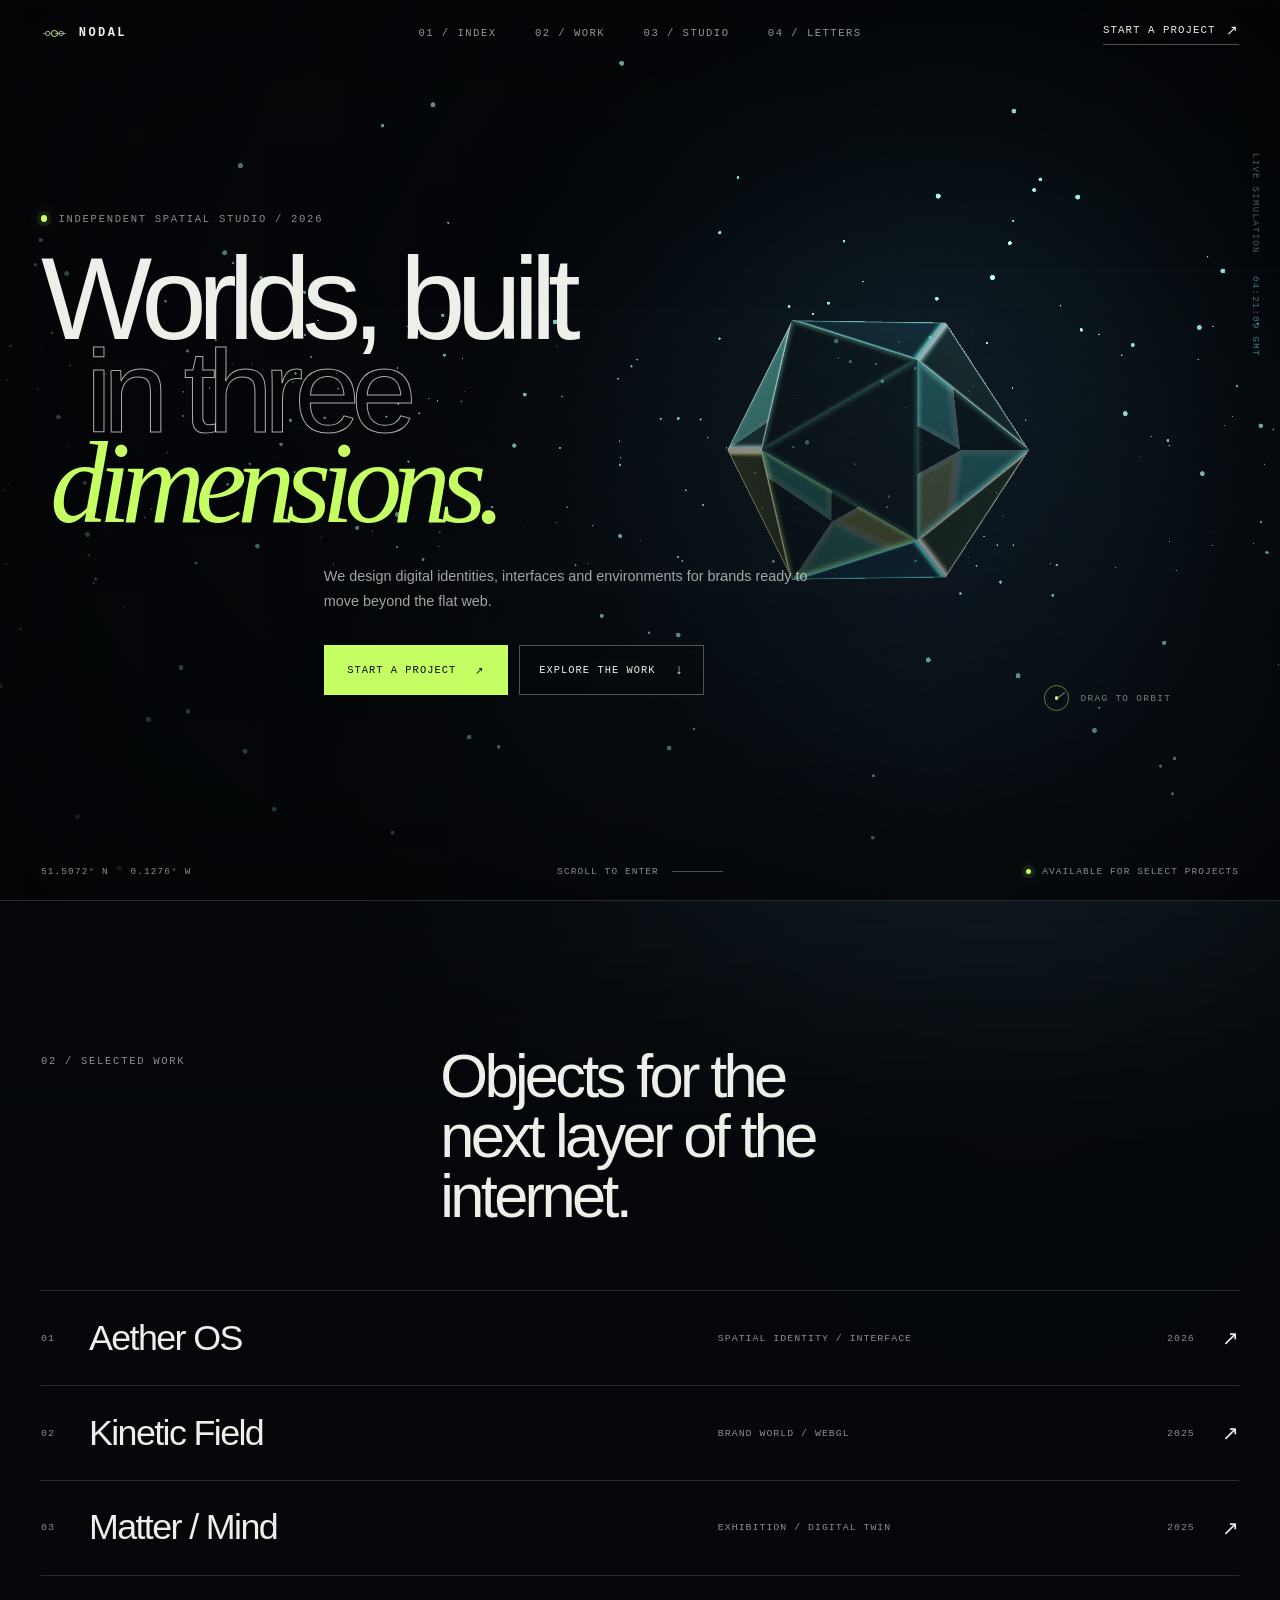
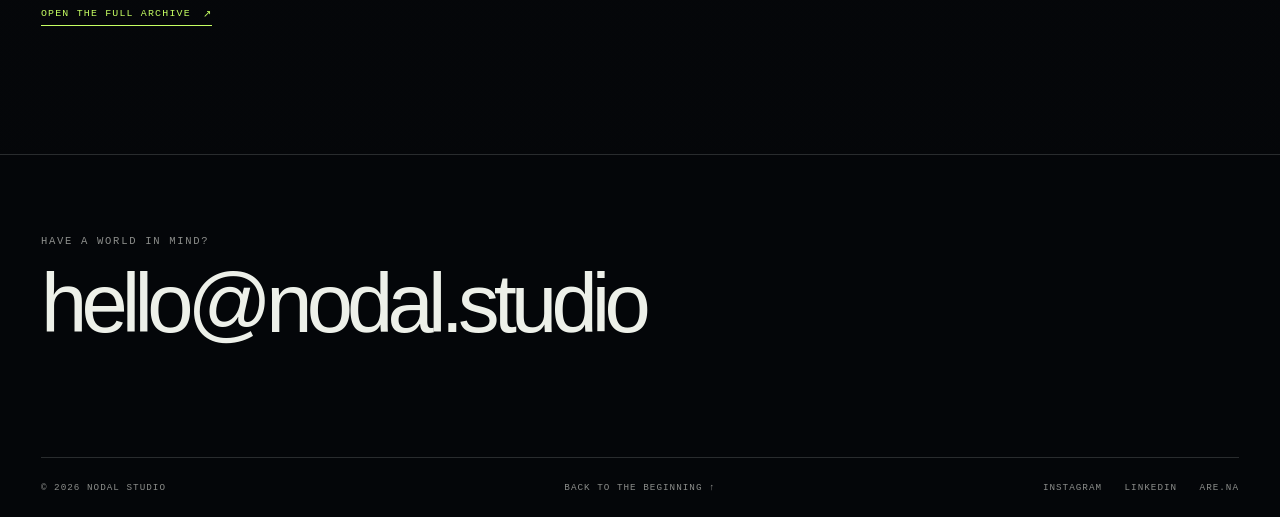
==== index.html @ 5451b4fb "Initial commit: Jason World 3D letters" ====
﻿<!doctype html>
<html lang="en">
  <head>
    <meta charset="UTF-8" />
    <meta name="viewport" content="width=device-width, initial-scale=1" />
    <meta name="theme-color" content="#05070a" />
    <meta name="description" content="NODAL is an independent spatial design studio building digital worlds for the post-screen era." />
    <title>NODAL — Spatial Design Studio</title>
    <link rel="stylesheet" href="styles.css" />
  </head>
  <body>
    <a class="skip-link" href="#main">Skip to content</a>

    <div class="backdrop" aria-hidden="true">
      <canvas id="scene"></canvas>
      <div class="fallback-orbit"></div>
    </div>
    <div class="grain" aria-hidden="true"></div>
    <div class="vignette" aria-hidden="true"></div>

    <header class="site-header">
      <a class="brand" href="#top" aria-label="NODAL home">
        <span class="brand-mark" aria-hidden="true"><i></i><i></i><i></i></span>
        <span>NODAL</span>
      </a>

      <nav class="desktop-nav" aria-label="Primary">
        <a href="#index">01 / Index</a>
        <a href="work.html">02 / Work</a>
        <a href="#studio">03 / Studio</a>
        <a href="letters.html">04 / Letters</a>
      </nav>

      <a class="header-cta" href="mailto:hello@nodal.studio">
        <span>Start a project</span>
        <span class="arrow" aria-hidden="true">↗</span>
      </a>

      <button class="menu-toggle" type="button" aria-expanded="false" aria-controls="mobile-menu">
        <span class="menu-label">Menu</span>
        <span class="menu-icon" aria-hidden="true"><i></i><i></i></span>
      </button>
    </header>

    <div class="mobile-menu" id="mobile-menu" aria-hidden="true">
      <nav aria-label="Mobile">
        <a href="#index"><span>01</span> Index</a>
        <a href="work.html"><span>02</span> Work</a>
        <a href="#studio"><span>03</span> Studio</a>
        <a href="letters.html"><span>04</span> Letters</a>
        <a href="mailto:hello@nodal.studio"><span>04</span> Contact</a>
      </nav>
      <p>London / New York<br />Available Q1 2027</p>
    </div>

    <main id="main">
      <section class="hero" id="top">
        <div class="hero-copy">
          <p class="eyebrow reveal" style="--delay: 0.05s">
            <span class="status-dot" aria-hidden="true"></span>
            Independent spatial studio / 2026
          </p>

          <h1 class="reveal" style="--delay: 0.14s">
            Worlds, built
            <span class="outline">in three</span>
            <em>dimensions.</em>
          </h1>

          <p class="intro reveal" style="--delay: 0.24s">
            We design digital identities, interfaces and environments for brands ready to move beyond the flat web.
          </p>

          <div class="hero-actions reveal" style="--delay: 0.32s">
            <a class="button button-primary" href="mailto:hello@nodal.studio">
              <span>Start a project</span>
              <span aria-hidden="true">↗</span>
            </a>
            <a class="button button-ghost" href="#work">
              <span>Explore the work</span>
              <span class="arrow-down" aria-hidden="true">↓</span>
            </a>
          </div>
        </div>

        <div class="scene-label scene-label--top" aria-hidden="true">
          <span>Live simulation</span>
          <span>04:21:09 GMT</span>
        </div>

        <div class="drag-hint" aria-hidden="true">
          <span class="drag-orbit"><i></i></span>
          <span>Drag to orbit</span>
        </div>

        <div class="hero-footer reveal" style="--delay: 0.42s">
          <div class="coords"><span>51.5072° N</span><span>0.1276° W</span></div>
          <div class="scroll-cue" aria-hidden="true"><span>Scroll to enter</span><i></i></div>
          <div class="availability"><span class="status-dot" aria-hidden="true"></span><span>Available for select projects</span></div>
        </div>
      </section>

      <section class="work-preview" id="work">
        <div class="section-head reveal">
          <p class="section-index">02 / Selected work</p>
          <h2>Objects for the next layer of the internet.</h2>
        </div>

        <div class="project-list">
          <a class="project-row reveal" href="#contact">
            <span class="project-number">01</span><span class="project-name">Aether OS</span><span class="project-type">Spatial identity / Interface</span><span class="project-year">2026</span><span class="project-arrow" aria-hidden="true">↗</span>
          </a>
          <a class="project-row reveal" href="#contact">
            <span class="project-number">02</span><span class="project-name">Kinetic Field</span><span class="project-type">Brand world / WebGL</span><span class="project-year">2025</span><span class="project-arrow" aria-hidden="true">↗</span>
          </a>
          <a class="project-row reveal" href="#contact">
            <span class="project-number">03</span><span class="project-name">Matter / Mind</span><span class="project-type">Exhibition / Digital twin</span><span class="project-year">2025</span><span class="project-arrow" aria-hidden="true">↗</span>
          </a>
        </div>
        <a class="archive-link reveal" href="work.html">Open the full archive <span aria-hidden="true">↗</span></a>
      </section>

      <footer class="site-footer" id="studio">
        <div class="footer-top reveal">
          <p>Have a world in mind?</p>
          <a href="mailto:hello@nodal.studio">hello@nodal.studio</a>
        </div>
        <div class="footer-bottom">
          <span>© 2026 NODAL Studio</span>
          <a href="#top">Back to the beginning ↑</a>
          <div class="socials"><a href="#contact">Instagram</a><a href="#contact">LinkedIn</a><a href="#contact">Are.na</a></div>
        </div>
        <div id="contact" class="anchor-target" aria-hidden="true"></div>
      </footer>
    </main>

    <noscript><div class="noscript">This experience works best with JavaScript enabled.</div></noscript>
    <script src="app.js" defer></script>
  </body>
</html>
---- styles.css ----
﻿:root {
  --ink: #05070a;
  --ink-soft: #0a0e14;
  --paper: #edf0e9;
  --paper-muted: rgba(237, 240, 233, 0.58);
  --line: rgba(237, 240, 233, 0.16);
  --line-strong: rgba(237, 240, 233, 0.32);
  --acid: #c6ff63;
  --ice: #82eaff;
  --coral: #ff795f;
  --sans: "Helvetica Neue", "Segoe UI", Arial, sans-serif;
  --mono: "SFMono-Regular", Consolas, "Liberation Mono", monospace;
  --page-pad: clamp(1.25rem, 3.2vw, 3.75rem);
  --ease-out: cubic-bezier(0.16, 1, 0.3, 1);
}

* { box-sizing: border-box; }

html { scroll-behavior: smooth; background: var(--ink); }

body {
  min-width: 320px;
  margin: 0;
  overflow-x: hidden;
  color: var(--paper);
  background: radial-gradient(circle at 72% 35%, rgba(24, 42, 57, 0.58), transparent 38rem), var(--ink);
  font-family: var(--sans);
  -webkit-font-smoothing: antialiased;
}

body.menu-open { overflow: hidden; }
a { color: inherit; text-decoration: none; }
button, a { -webkit-tap-highlight-color: transparent; }
button { font: inherit; }

.skip-link {
  position: fixed;
  z-index: 1000;
  top: 0.75rem;
  left: 0.75rem;
  padding: 0.75rem 1rem;
  color: var(--ink);
  background: var(--acid);
  transform: translateY(-160%);
  transition: transform 180ms ease;
}
.skip-link:focus { transform: translateY(0); }

.backdrop { position: fixed; inset: 0; z-index: 0; overflow: hidden; background: radial-gradient(circle at 72% 42%, rgba(70, 164, 196, 0.11), transparent 28rem); pointer-events: none; }
#scene {
  position: absolute;
  inset: 0;
  width: 100%;
  height: 100%;
  opacity: 0;
  cursor: grab;
  pointer-events: auto;
  touch-action: pan-y;
  transition: opacity 1.2s ease;
}
#scene.is-ready { opacity: 1; }
#scene.is-dragging { cursor: grabbing; }
.backdrop::before {
  position: absolute;
  inset: 0;
  z-index: 1;
  background: linear-gradient(90deg, rgba(5, 7, 10, 0.78) 0%, rgba(5, 7, 10, 0.22) 42%, transparent 72%), linear-gradient(180deg, rgba(5, 7, 10, 0.22), transparent 30%, rgba(5, 7, 10, 0.7) 100%);
  content: "";
  pointer-events: none;
}

.fallback-orbit {
  position: absolute;
  top: 42%;
  right: 11%;
  width: min(42vw, 39rem);
  aspect-ratio: 1;
  border: 1px solid rgba(198, 255, 99, 0.12);
  border-radius: 50%;
  opacity: 0;
  box-shadow: inset 0 0 4rem rgba(130, 234, 255, 0.08), 0 0 8rem rgba(130, 234, 255, 0.08);
  transform: translate(50%, -50%);
}
.fallback-orbit::before, .fallback-orbit::after { position: absolute; border: 1px solid rgba(130, 234, 255, 0.12); border-radius: 50%; content: ""; }
.fallback-orbit::before { inset: 15%; }
.fallback-orbit::after { inset: 30%; border-color: rgba(198, 255, 99, 0.16); background: radial-gradient(circle at 40% 35%, rgba(130, 234, 255, 0.2), transparent 58%); }
.no-webgl .fallback-orbit { opacity: 1; animation: fallback-spin 16s linear infinite; }

.grain, .vignette { position: fixed; inset: 0; z-index: 2; pointer-events: none; }
.grain {
  opacity: 0.05;
  background-image: url("data:image/svg+xml,%3Csvg viewBox='0 0 180 180' xmlns='http://www.w3.org/2000/svg'%3E%3Cfilter id='n'%3E%3CfeTurbulence type='fractalNoise' baseFrequency='.85' numOctaves='3' stitchTiles='stitch'/%3E%3C/filter%3E%3Crect width='100%25' height='100%25' filter='url(%23n)' opacity='.9'/%3E%3C/svg%3E");
  mix-blend-mode: soft-light;
}
.vignette { box-shadow: inset 0 0 18rem rgba(0, 0, 0, 0.52); }

.site-header {
  position: fixed;
  z-index: 20;
  top: 0;
  left: 0;
  display: grid;
  grid-template-columns: 1fr auto 1fr;
  align-items: center;
  width: 100%;
  padding: 1.25rem var(--page-pad);
  animation: header-in 1s var(--ease-out) both 0.1s;
}
.brand { display: inline-flex; align-items: center; justify-self: start; gap: 0.72rem; font-family: var(--mono); font-size: 0.75rem; font-weight: 700; letter-spacing: 0.2em; }
.brand-mark { position: relative; display: grid; place-items: center; width: 1.65rem; height: 1.65rem; }
.brand-mark i { position: absolute; width: 0.42rem; height: 0.42rem; border: 1px solid var(--paper); border-radius: 50%; background: var(--ink); }
.brand-mark i:nth-child(1) { transform: translateX(-0.42rem) scale(0.72); }
.brand-mark i:nth-child(2) { border-color: var(--acid); }
.brand-mark i:nth-child(3) { transform: translateX(0.42rem) scale(0.72); }
.brand-mark::before, .brand-mark::after { position: absolute; width: 0.65rem; height: 1px; background: rgba(237, 240, 233, 0.55); content: ""; }
.brand-mark::before { left: 0.1rem; }
.brand-mark::after { right: 0.1rem; }

.desktop-nav { display: flex; align-items: center; justify-content: center; gap: clamp(1.3rem, 3vw, 3.25rem); font-family: var(--mono); font-size: 0.66rem; letter-spacing: 0.14em; text-transform: uppercase; }
.desktop-nav a, .header-cta, .socials a { transition: color 220ms ease; }
.desktop-nav a { position: relative; color: rgba(237, 240, 233, 0.62); }
.desktop-nav a::after { position: absolute; right: 0; bottom: -0.55rem; left: 0; height: 1px; background: var(--acid); content: ""; transform: scaleX(0); transform-origin: right; transition: transform 350ms var(--ease-out); }
.desktop-nav a:hover, .desktop-nav a:focus-visible, .socials a:hover, .socials a:focus-visible { color: var(--acid); }
.desktop-nav a:hover::after, .desktop-nav a:focus-visible::after { transform: scaleX(1); transform-origin: left; }

.header-cta { display: inline-flex; align-items: center; justify-self: end; gap: 0.65rem; padding-bottom: 0.3rem; border-bottom: 1px solid var(--line-strong); font-family: var(--mono); font-size: 0.67rem; letter-spacing: 0.1em; text-transform: uppercase; }
.header-cta:hover, .header-cta:focus-visible { color: var(--acid); border-color: var(--acid); }
.header-cta .arrow { font-size: 0.9rem; transition: transform 260ms var(--ease-out); }
.header-cta:hover .arrow { transform: translate(0.16rem, -0.16rem); }

.menu-toggle { display: none; align-items: center; justify-self: end; gap: 0.75rem; padding: 0; border: 0; color: var(--paper); background: none; cursor: pointer; }
.menu-label { font-family: var(--mono); font-size: 0.65rem; letter-spacing: 0.12em; text-transform: uppercase; }
.menu-icon { position: relative; display: block; width: 1.35rem; height: 0.75rem; }
.menu-icon i { position: absolute; left: 0; width: 100%; height: 1px; background: currentColor; transition: transform 260ms var(--ease-out); }
.menu-icon i:first-child { top: 0.13rem; }
.menu-icon i:last-child { bottom: 0.13rem; }
.menu-open .menu-icon i:first-child { transform: translateY(0.25rem) rotate(45deg); }
.menu-open .menu-icon i:last-child { transform: translateY(-0.25rem) rotate(-45deg); }

.mobile-menu { position: fixed; z-index: 15; inset: 0; display: flex; visibility: hidden; flex-direction: column; justify-content: center; padding: 6rem var(--page-pad) 2rem; background: rgba(5, 7, 10, 0.96); opacity: 0; backdrop-filter: blur(18px); transition: opacity 350ms ease, visibility 350ms ease; }
.menu-open .mobile-menu { visibility: visible; opacity: 1; }
.mobile-menu nav { display: flex; flex-direction: column; }
.mobile-menu nav a { display: flex; align-items: baseline; gap: 1rem; padding: 0.8rem 0; border-bottom: 1px solid var(--line); font-size: clamp(2rem, 10vw, 4rem); letter-spacing: -0.055em; }
.mobile-menu nav span { font-family: var(--mono); font-size: 0.65rem; letter-spacing: 0.12em; }
.mobile-menu p { margin: 3rem 0 0; color: var(--paper-muted); font-family: var(--mono); font-size: 0.67rem; line-height: 1.8; letter-spacing: 0.12em; text-transform: uppercase; }

main { position: relative; z-index: 3; }
.hero { position: relative; display: flex; min-height: 100svh; flex-direction: column; justify-content: center; padding: 8rem var(--page-pad) 7.5rem; }
.hero-copy { width: min(59rem, 65vw); pointer-events: none; }
.eyebrow, .section-index { display: flex; align-items: center; gap: 0.7rem; margin: 0 0 1.7rem; color: var(--paper-muted); font-family: var(--mono); font-size: 0.66rem; letter-spacing: 0.16em; text-transform: uppercase; }
.status-dot { display: inline-block; width: 0.4rem; height: 0.4rem; border-radius: 50%; background: var(--acid); box-shadow: 0 0 0 0.25rem rgba(198, 255, 99, 0.08), 0 0 1rem rgba(198, 255, 99, 0.5); animation: pulse 2.4s ease-in-out infinite; }

h1 { max-width: 11ch; margin: 0; font-size: clamp(3.9rem, 9.2vw, 10.5rem); font-weight: 500; line-height: 0.79; letter-spacing: -0.075em; }
h1 .outline { display: block; margin-left: 0.38em; color: transparent; -webkit-text-stroke: 1px rgba(237, 240, 233, 0.72); }
h1 em { display: block; margin-left: 0.08em; color: var(--acid); font-family: Georgia, "Times New Roman", serif; font-size: 0.98em; font-weight: 400; letter-spacing: -0.08em; }
.intro { max-width: 31rem; margin: 2.2rem 0 0 34%; color: rgba(237, 240, 233, 0.68); font-size: clamp(0.9rem, 1.1vw, 1.12rem); line-height: 1.7; }
.hero-actions { display: flex; align-items: center; gap: 0.7rem; margin: 2rem 0 0 34%; pointer-events: auto; }

.button { display: inline-flex; min-height: 3.15rem; align-items: center; justify-content: center; gap: 1.2rem; padding: 0.9rem 1.2rem; border: 1px solid var(--line-strong); font-family: var(--mono); font-size: 0.65rem; letter-spacing: 0.1em; text-transform: uppercase; transition: color 260ms ease, background-color 260ms ease, border-color 260ms ease, transform 260ms var(--ease-out); }
.button:hover, .button:focus-visible { transform: translateY(-2px); }
.button-primary { min-width: 11.5rem; color: var(--ink); border-color: var(--acid); background: var(--acid); }
.button-primary:hover, .button-primary:focus-visible { border-color: var(--paper); background: var(--paper); }
.button-ghost { color: var(--paper); background: rgba(5, 7, 10, 0.18); backdrop-filter: blur(8px); }
.button-ghost:hover, .button-ghost:focus-visible { color: var(--acid); border-color: var(--acid); }
.button .arrow-down { font-size: 0.85rem; transition: transform 260ms var(--ease-out); }
.button:hover .arrow-down { transform: translateY(0.2rem); }

.scene-label { position: absolute; display: flex; color: rgba(237, 240, 233, 0.35); font-family: var(--mono); font-size: 0.56rem; letter-spacing: 0.15em; text-transform: uppercase; writing-mode: vertical-rl; }
.scene-label--top { top: 17%; right: 1.25rem; gap: 1.4rem; }
.scene-label--top span:last-child { color: rgba(130, 234, 255, 0.48); }
.drag-hint { position: absolute; right: 8.5%; bottom: 21%; display: flex; align-items: center; gap: 0.7rem; color: rgba(237, 240, 233, 0.5); font-family: var(--mono); font-size: 0.59rem; letter-spacing: 0.14em; text-transform: uppercase; transition: opacity 500ms ease, transform 500ms var(--ease-out); }
.drag-hint.is-hidden { opacity: 0; transform: translateY(0.5rem); }
.drag-orbit { position: relative; display: grid; width: 1.6rem; height: 1.6rem; place-items: center; border: 1px solid rgba(198, 255, 99, 0.45); border-radius: 50%; }
.drag-orbit::before { width: 0.22rem; height: 0.22rem; border-radius: 50%; background: var(--acid); content: ""; }
.drag-orbit i { position: absolute; top: 50%; left: 50%; width: 0.65rem; height: 1px; background: rgba(237, 240, 233, 0.5); transform-origin: left center; transform: rotate(-38deg); }

.hero-footer { position: absolute; right: var(--page-pad); bottom: 1.45rem; left: var(--page-pad); display: grid; grid-template-columns: 1fr 1fr 1fr; align-items: end; color: var(--paper-muted); font-family: var(--mono); font-size: 0.59rem; letter-spacing: 0.12em; text-transform: uppercase; }
.coords { display: flex; gap: 1.35rem; }
.scroll-cue { display: flex; align-items: center; justify-self: center; gap: 0.8rem; }
.scroll-cue i { position: relative; display: block; width: 3.2rem; height: 1px; overflow: hidden; background: var(--line-strong); }
.scroll-cue i::after { position: absolute; inset: 0; background: var(--paper); content: ""; transform: translateX(-100%); animation: scroll-line 2.5s ease-in-out infinite; }
.availability { display: flex; align-items: center; justify-self: end; gap: 0.7rem; }
.availability .status-dot { width: 0.32rem; height: 0.32rem; }

.work-preview { position: relative; padding: clamp(6rem, 12vw, 11rem) var(--page-pad) clamp(5rem, 10vw, 9rem); border-top: 1px solid var(--line); background: linear-gradient(180deg, rgba(5, 7, 10, 0.38), rgba(5, 7, 10, 0.94) 28%), radial-gradient(circle at 80% 20%, rgba(130, 234, 255, 0.08), transparent 34rem); backdrop-filter: blur(12px); }
.section-head { display: grid; grid-template-columns: 1fr 2fr; align-items: start; margin-bottom: 4rem; }
.section-head h2 { max-width: 13ch; margin: -0.55rem 0 0; font-size: clamp(2.2rem, 4.8vw, 5.25rem); font-weight: 500; line-height: 0.98; letter-spacing: -0.06em; }
.project-list { border-top: 1px solid var(--line); }
.project-row { position: relative; display: grid; grid-template-columns: 3rem 1.4fr 1fr 3rem 1.5rem; align-items: center; padding: 1.65rem 0; border-bottom: 1px solid var(--line); overflow: hidden; transition: color 260ms ease, padding 300ms var(--ease-out); }
.project-row::before { position: absolute; inset: 0; z-index: -1; background: var(--acid); content: ""; transform: translateY(102%); transition: transform 420ms var(--ease-out); }
.project-row:hover, .project-row:focus-visible { padding-right: 1rem; padding-left: 1rem; color: var(--ink); }
.project-row:hover::before, .project-row:focus-visible::before { transform: translateY(0); }
.project-number, .project-type, .project-year { font-family: var(--mono); font-size: 0.62rem; letter-spacing: 0.1em; text-transform: uppercase; }
.project-number, .project-year { color: var(--paper-muted); }
.project-name { font-size: clamp(1.55rem, 2.8vw, 3rem); letter-spacing: -0.045em; }
.project-type { opacity: 0.58; }
.project-arrow { justify-self: end; font-size: 1.25rem; transition: transform 300ms var(--ease-out); }
.project-row:hover .project-arrow, .project-row:focus-visible .project-arrow { transform: translate(0.2rem, -0.2rem); }

.site-footer { position: relative; padding: 5rem var(--page-pad) 1.5rem; border-top: 1px solid var(--line); background: rgba(5, 7, 10, 0.96); }
.footer-top { display: flex; flex-direction: column; align-items: flex-start; padding-bottom: clamp(4rem, 9vw, 8rem); }
.footer-top p { margin: 0 0 1.2rem; color: var(--paper-muted); font-family: var(--mono); font-size: 0.66rem; letter-spacing: 0.16em; text-transform: uppercase; }
.footer-top > a { max-width: 100%; font-size: clamp(2.2rem, 6.5vw, 7.5rem); line-height: 0.9; letter-spacing: -0.07em; transition: color 250ms ease; }
.footer-top > a:hover, .footer-top > a:focus-visible { color: var(--acid); }
.footer-bottom { display: grid; grid-template-columns: 1fr auto 1fr; align-items: center; padding-top: 1.5rem; border-top: 1px solid var(--line); color: var(--paper-muted); font-family: var(--mono); font-size: 0.58rem; letter-spacing: 0.11em; text-transform: uppercase; }
.footer-bottom > a { justify-self: center; }
.socials { display: flex; justify-self: end; gap: 1.4rem; }
.anchor-target { position: absolute; top: 0; }

.reveal { opacity: 0; transform: translateY(1.5rem); transition: opacity 900ms var(--ease-out) var(--delay, 0s), transform 900ms var(--ease-out) var(--delay, 0s); }
.reveal.is-visible { opacity: 1; transform: translateY(0); }
.noscript { position: fixed; z-index: 100; right: 1rem; bottom: 1rem; padding: 0.8rem 1rem; color: var(--ink); background: var(--acid); font-family: var(--mono); font-size: 0.7rem; }

@keyframes header-in { from { opacity: 0; transform: translateY(-1rem); } }
@keyframes pulse { 0%, 100% { opacity: 0.72; transform: scale(0.9); } 50% { opacity: 1; transform: scale(1.08); } }
@keyframes scroll-line { 0% { transform: translateX(-100%); } 55%, 100% { transform: translateX(100%); } }
@keyframes fallback-spin { to { transform: translate(50%, -50%) rotate(360deg); } }

@media (max-width: 960px) {
  .site-header { grid-template-columns: 1fr auto; }
  .desktop-nav, .header-cta { display: none; }
  .menu-toggle { display: inline-flex; }
  .hero { justify-content: flex-end; padding-bottom: 8.5rem; }
  .hero-copy { width: 100%; }
  h1 { font-size: clamp(3.4rem, 13vw, 7rem); }
  .intro, .hero-actions { margin-left: 0; }
  .intro { max-width: 28rem; }
  .scene-label--top { display: none; }
  .drag-hint { right: var(--page-pad); bottom: 19%; }
  .hero-footer { grid-template-columns: 1fr 1fr; }
  .scroll-cue { display: none; }
  .section-head { grid-template-columns: 1fr; gap: 2rem; }
  .project-row { grid-template-columns: 2rem 1fr auto; gap: 0.75rem; }
  .project-type, .project-year { display: none; }
}

@media (max-width: 620px) {
  .hero { padding-top: 7rem; padding-bottom: 9rem; }
  h1 { font-size: clamp(3.4rem, 17.4vw, 5.2rem); line-height: 0.82; }
  h1 .outline { margin-left: 0.08em; }
  .intro { margin-top: 1.6rem; font-size: 0.92rem; }
  .hero-actions { flex-direction: column; align-items: stretch; margin-top: 1.5rem; }
  .button { width: 100%; }
  .drag-hint { bottom: 17%; font-size: 0.54rem; }
  .hero-footer { grid-template-columns: 1fr; gap: 0.8rem; }
  .availability { display: none; }
  .coords { justify-content: space-between; }
  .work-preview { padding-top: 5.5rem; }
  .section-head { margin-bottom: 2.5rem; }
  .project-row { padding: 1.35rem 0; }
  .project-name { font-size: 1.5rem; }
  .footer-bottom { grid-template-columns: 1fr; gap: 1rem; }
  .footer-bottom > a, .socials { justify-self: start; }
}

@media (prefers-reduced-motion: reduce) {
  html { scroll-behavior: auto; }
  *, *::before, *::after { animation-duration: 0.01ms !important; animation-iteration-count: 1 !important; scroll-behavior: auto !important; transition-duration: 0.01ms !important; }
  .reveal { opacity: 1; transform: none; }
}

.archive-link {
  display: inline-flex;
  align-items: center;
  gap: 0.75rem;
  margin-top: 2rem;
  padding-bottom: 0.35rem;
  border-bottom: 1px solid currentColor;
  color: var(--acid);
  font-family: var(--mono);
  font-size: 0.62rem;
  letter-spacing: 0.12em;
  text-transform: uppercase;
  transition: gap 260ms var(--ease-out);
}
.archive-link:hover, .archive-link:focus-visible { gap: 1.15rem; }
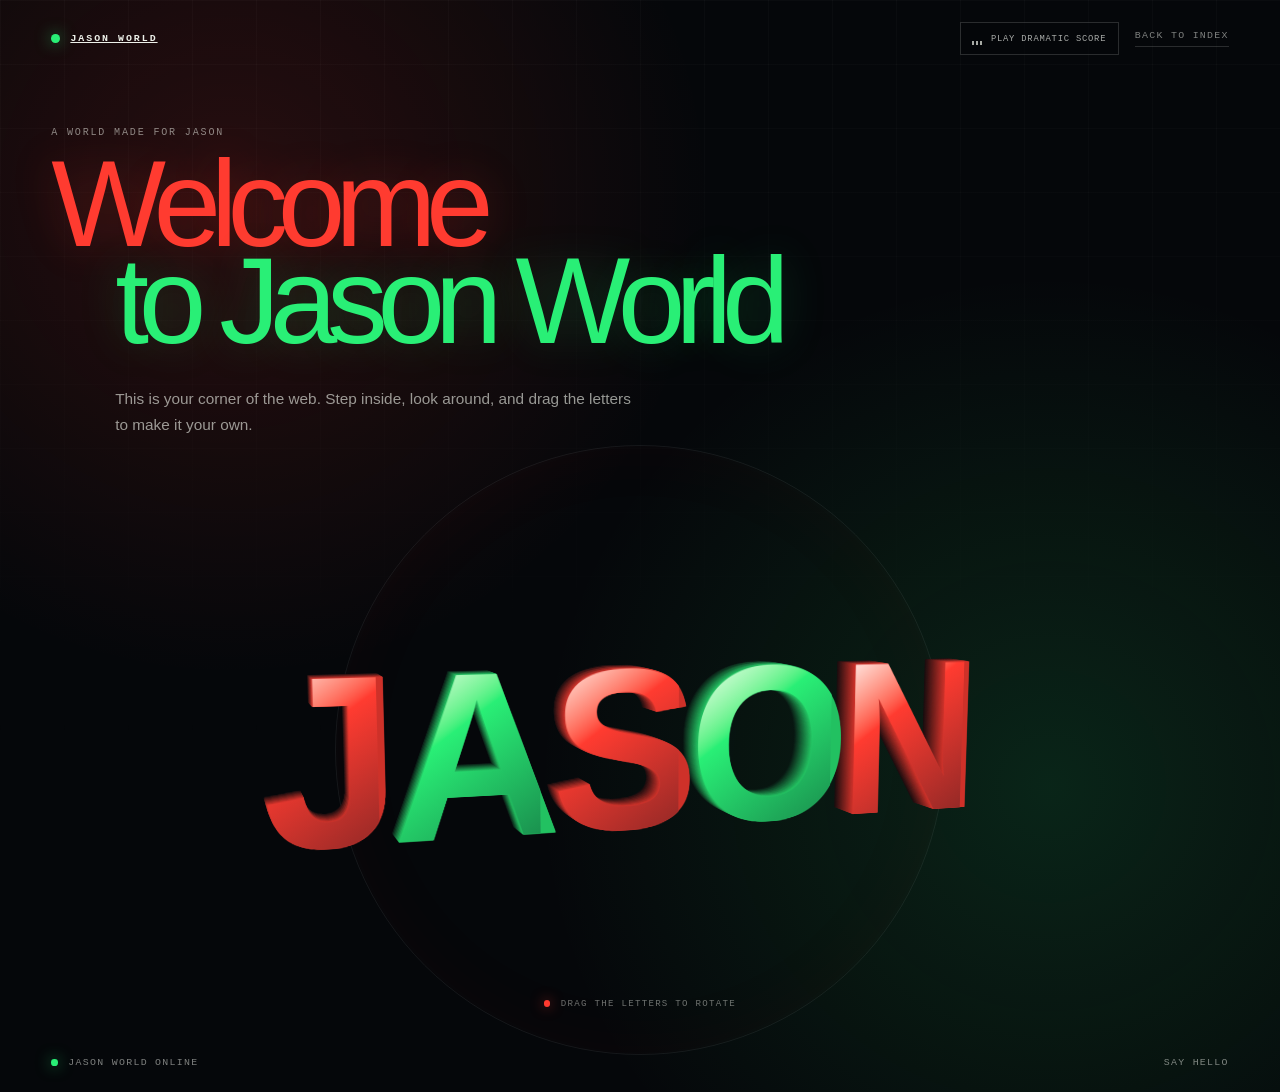
==== commit 2d694bff: "Add index.html redirect to letters.html for GitHub Pages" ====
--- a/index.html
+++ b/index.html
@@ -1,140 +1,12 @@
-﻿<!doctype html>
+<!DOCTYPE html>
 <html lang="en">
-  <head>
-    <meta charset="UTF-8" />
-    <meta name="viewport" content="width=device-width, initial-scale=1" />
-    <meta name="theme-color" content="#05070a" />
-    <meta name="description" content="NODAL is an independent spatial design studio building digital worlds for the post-screen era." />
-    <title>NODAL — Spatial Design Studio</title>
-    <link rel="stylesheet" href="styles.css" />
-  </head>
-  <body>
-    <a class="skip-link" href="#main">Skip to content</a>
-
-    <div class="backdrop" aria-hidden="true">
-      <canvas id="scene"></canvas>
-      <div class="fallback-orbit"></div>
-    </div>
-    <div class="grain" aria-hidden="true"></div>
-    <div class="vignette" aria-hidden="true"></div>
-
-    <header class="site-header">
-      <a class="brand" href="#top" aria-label="NODAL home">
-        <span class="brand-mark" aria-hidden="true"><i></i><i></i><i></i></span>
-        <span>NODAL</span>
-      </a>
-
-      <nav class="desktop-nav" aria-label="Primary">
-        <a href="#index">01 / Index</a>
-        <a href="work.html">02 / Work</a>
-        <a href="#studio">03 / Studio</a>
-        <a href="letters.html">04 / Letters</a>
-      </nav>
-
-      <a class="header-cta" href="mailto:hello@nodal.studio">
-        <span>Start a project</span>
-        <span class="arrow" aria-hidden="true">↗</span>
-      </a>
-
-      <button class="menu-toggle" type="button" aria-expanded="false" aria-controls="mobile-menu">
-        <span class="menu-label">Menu</span>
-        <span class="menu-icon" aria-hidden="true"><i></i><i></i></span>
-      </button>
-    </header>
-
-    <div class="mobile-menu" id="mobile-menu" aria-hidden="true">
-      <nav aria-label="Mobile">
-        <a href="#index"><span>01</span> Index</a>
-        <a href="work.html"><span>02</span> Work</a>
-        <a href="#studio"><span>03</span> Studio</a>
-        <a href="letters.html"><span>04</span> Letters</a>
-        <a href="mailto:hello@nodal.studio"><span>04</span> Contact</a>
-      </nav>
-      <p>London / New York<br />Available Q1 2027</p>
-    </div>
-
-    <main id="main">
-      <section class="hero" id="top">
-        <div class="hero-copy">
-          <p class="eyebrow reveal" style="--delay: 0.05s">
-            <span class="status-dot" aria-hidden="true"></span>
-            Independent spatial studio / 2026
-          </p>
-
-          <h1 class="reveal" style="--delay: 0.14s">
-            Worlds, built
-            <span class="outline">in three</span>
-            <em>dimensions.</em>
-          </h1>
-
-          <p class="intro reveal" style="--delay: 0.24s">
-            We design digital identities, interfaces and environments for brands ready to move beyond the flat web.
-          </p>
-
-          <div class="hero-actions reveal" style="--delay: 0.32s">
-            <a class="button button-primary" href="mailto:hello@nodal.studio">
-              <span>Start a project</span>
-              <span aria-hidden="true">↗</span>
-            </a>
-            <a class="button button-ghost" href="#work">
-              <span>Explore the work</span>
-              <span class="arrow-down" aria-hidden="true">↓</span>
-            </a>
-          </div>
-        </div>
-
-        <div class="scene-label scene-label--top" aria-hidden="true">
-          <span>Live simulation</span>
-          <span>04:21:09 GMT</span>
-        </div>
-
-        <div class="drag-hint" aria-hidden="true">
-          <span class="drag-orbit"><i></i></span>
-          <span>Drag to orbit</span>
-        </div>
-
-        <div class="hero-footer reveal" style="--delay: 0.42s">
-          <div class="coords"><span>51.5072° N</span><span>0.1276° W</span></div>
-          <div class="scroll-cue" aria-hidden="true"><span>Scroll to enter</span><i></i></div>
-          <div class="availability"><span class="status-dot" aria-hidden="true"></span><span>Available for select projects</span></div>
-        </div>
-      </section>
-
-      <section class="work-preview" id="work">
-        <div class="section-head reveal">
-          <p class="section-index">02 / Selected work</p>
-          <h2>Objects for the next layer of the internet.</h2>
-        </div>
-
-        <div class="project-list">
-          <a class="project-row reveal" href="#contact">
-            <span class="project-number">01</span><span class="project-name">Aether OS</span><span class="project-type">Spatial identity / Interface</span><span class="project-year">2026</span><span class="project-arrow" aria-hidden="true">↗</span>
-          </a>
-          <a class="project-row reveal" href="#contact">
-            <span class="project-number">02</span><span class="project-name">Kinetic Field</span><span class="project-type">Brand world / WebGL</span><span class="project-year">2025</span><span class="project-arrow" aria-hidden="true">↗</span>
-          </a>
-          <a class="project-row reveal" href="#contact">
-            <span class="project-number">03</span><span class="project-name">Matter / Mind</span><span class="project-type">Exhibition / Digital twin</span><span class="project-year">2025</span><span class="project-arrow" aria-hidden="true">↗</span>
-          </a>
-        </div>
-        <a class="archive-link reveal" href="work.html">Open the full archive <span aria-hidden="true">↗</span></a>
-      </section>
-
-      <footer class="site-footer" id="studio">
-        <div class="footer-top reveal">
-          <p>Have a world in mind?</p>
-          <a href="mailto:hello@nodal.studio">hello@nodal.studio</a>
-        </div>
-        <div class="footer-bottom">
-          <span>© 2026 NODAL Studio</span>
-          <a href="#top">Back to the beginning ↑</a>
-          <div class="socials"><a href="#contact">Instagram</a><a href="#contact">LinkedIn</a><a href="#contact">Are.na</a></div>
-        </div>
-        <div id="contact" class="anchor-target" aria-hidden="true"></div>
-      </footer>
-    </main>
-
-    <noscript><div class="noscript">This experience works best with JavaScript enabled.</div></noscript>
-    <script src="app.js" defer></script>
-  </body>
-</html>
+<head>
+    <meta charset="UTF-8">
+    <meta http-equiv="refresh" content="0; url=letters.html">
+    <title>Redirecting to Jason World...</title>
+</head>
+<body>
+    <p>Redirecting to <a href="letters.html">Jason World</a>...</p>
+    <script>window.location.href = "letters.html";</script>
+</body>
+</html>
